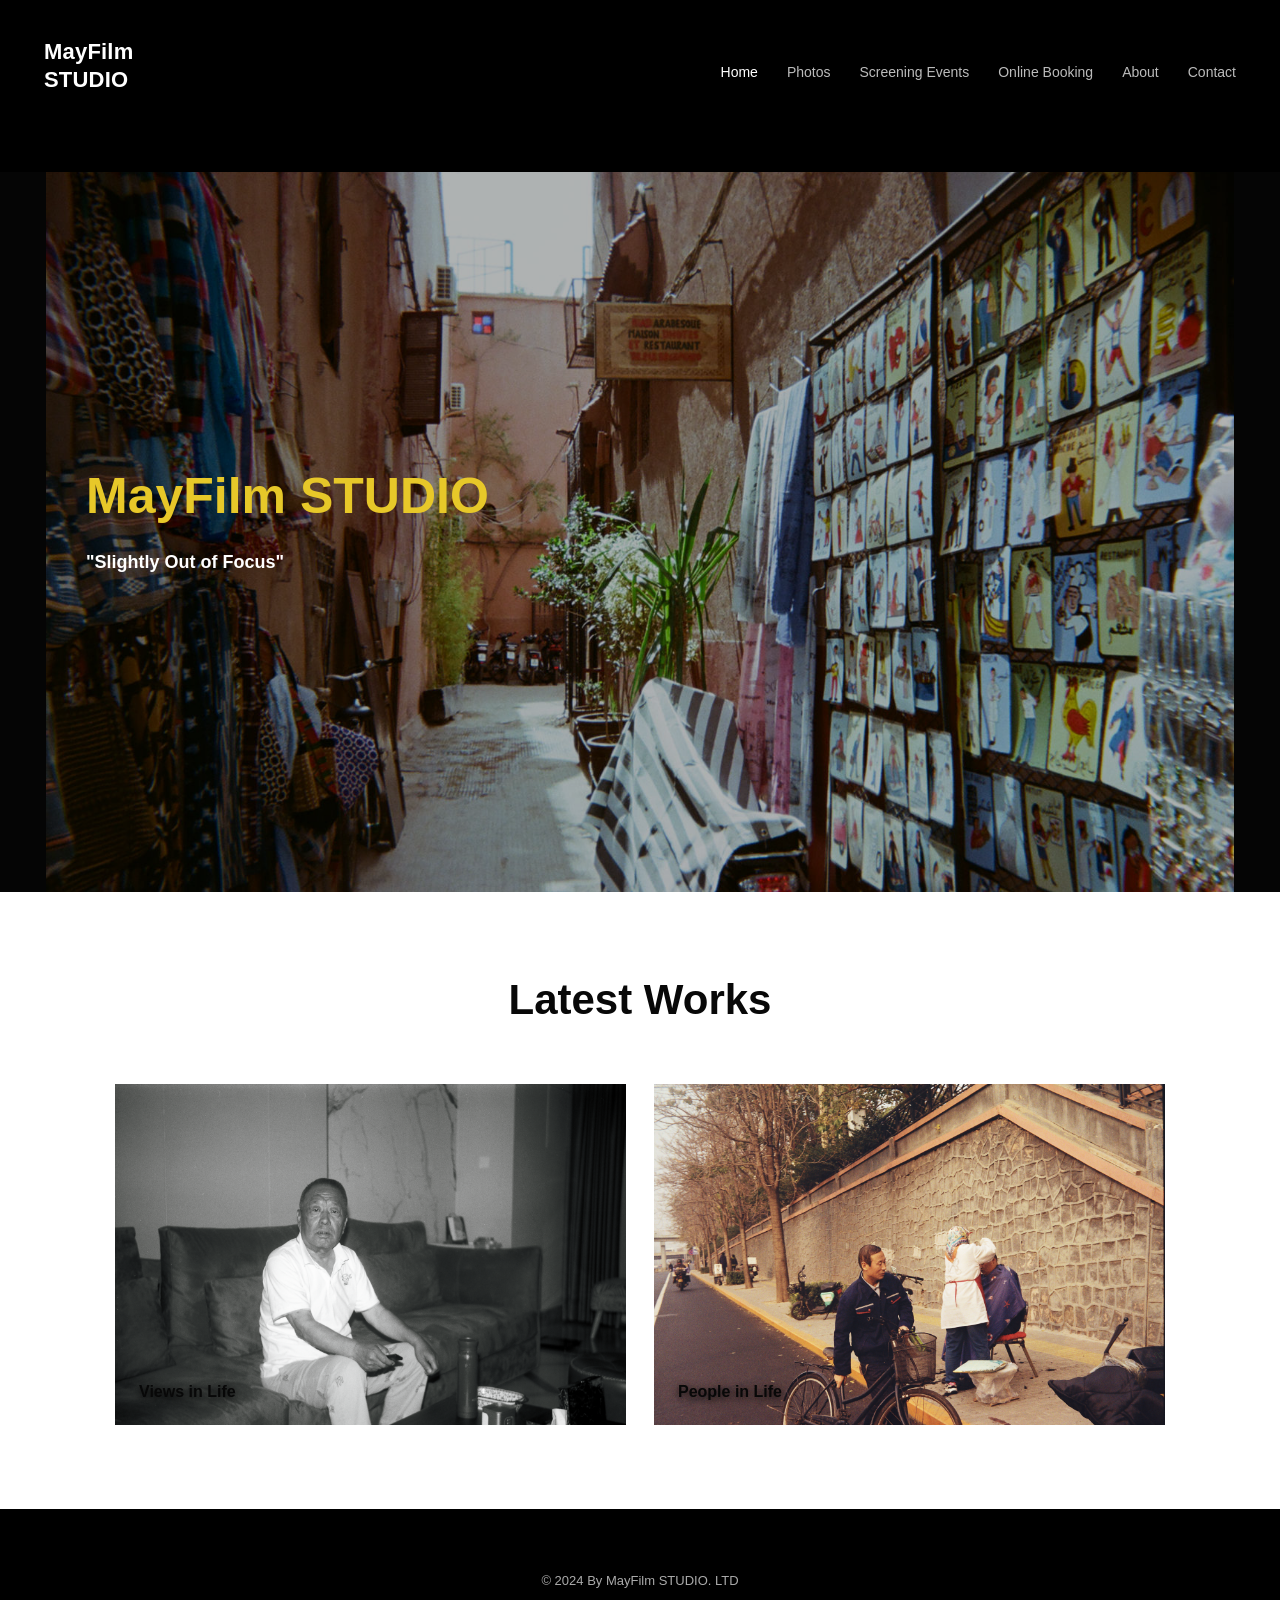
==== index.html @ 5a2d521a "Migrate MayFilm Studio website" ====
<!doctype html><html lang="en"><head><meta charset="utf-8"><meta name="viewport" content="width=device-width,initial-scale=1"><title>Home | MayFilm Studio</title><link rel="stylesheet" href="styles.css"></head><body><header id="site-header"></header><main><section class="hero" style="background-image:url('assets/5e1b54_5fe99fcad333413d9388eb22401085b6~mv2.jpg')"><div class="hero-copy"><h1>MayFilm STUDIO</h1><p>"Slightly Out of Focus"</p></div></section><section class="section light"><h2 class="section-title">Latest Works</h2><div class="latest"><a class="latest-card" href="views.html"><img src="assets/5e1b54_7f61733db6204c84842009d04ade1287~mv2.png" alt="Latest work"><span>Views in Life</span></a><a class="latest-card" href="people.html"><img src="assets/5e1b54_742769932e19442e9a87690ed7226da0~mv2.png" alt="Latest work"><span>People in Life</span></a></div></section></main><div id="site-footer"></div><script src="script.js"></script></body></html>
---- styles.css ----
:root{--black:#050505;--white:#fff;--grey:#cfcfcf;--ink:#111;--yellow:#e7c829;--max:1188px}
*{box-sizing:border-box}html{scroll-behavior:smooth}body{margin:0;font-family:Arial,Helvetica,sans-serif;background:var(--black);color:var(--white);line-height:1.55}a{color:inherit;text-decoration:none}img{display:block;max-width:100%}
.site-header{height:172px;background:#000}.nav-wrap{max-width:1240px;height:100%;margin:auto;padding:0 24px;display:flex;align-items:flex-start;justify-content:space-between}.brand{margin-top:38px;font-size:22px;font-weight:700;line-height:1.25;letter-spacing:.2px}.nav{display:flex;gap:29px;margin-top:62px;font-size:14px;color:#bbb}.nav a:hover,.nav a.active{color:#fff}.menu-toggle{display:none;background:transparent;border:0;color:#fff;font-size:28px;margin-top:35px}
.hero{position:relative;max-width:var(--max);height:720px;margin:0 auto;background-size:cover;background-position:center;display:flex;align-items:center}.hero:after{content:"";position:absolute;inset:0;background:rgba(0,0,0,.3)}.hero-copy{position:relative;z-index:1;padding:0 40px}.hero h1{margin:0 0 26px;color:var(--yellow);font-size:50px;line-height:1.08}.hero p{font-size:18px;font-weight:700}.section{padding:84px 24px}.section-inner{max-width:980px;margin:auto}.section-title{text-align:center;font-size:42px;line-height:1.15;margin:0 0 60px}.section-subtitle{text-align:center;font-size:18px;font-weight:600;margin:-20px 0 76px}.dark{background:#000;color:#fff}.light{background:#fff;color:#080808}.soft{background:#c9c9c9;color:#080808}.footer{background:#000;color:#aaa;padding:62px 20px 18px;text-align:center;font-size:13px}.footer a:hover{color:#fff}
.latest{display:grid;grid-template-columns:1fr 1fr;gap:28px;max-width:1050px;margin:auto}.latest img{width:100%;aspect-ratio:3/2;object-fit:cover}.latest-card{position:relative;overflow:hidden}.latest-card span{position:absolute;left:24px;bottom:20px;font-weight:700;text-shadow:0 2px 8px #000}
.collection-hero{height:450px}.collection-grid{display:grid;grid-template-columns:1fr 1fr;gap:30px;max-width:800px;margin:auto}.collection-card{position:relative;text-align:center}.collection-card img{width:100%;aspect-ratio:1/1;object-fit:cover;filter:saturate(.88)}.collection-card .overlay{position:absolute;inset:0;display:grid;place-items:center;background:rgba(0,0,0,.12);color:#fff;font-weight:600;letter-spacing:2px}.collection-card h3{font-size:18px;letter-spacing:3px;margin:12px 0 0}
.gallery-page{background:#fff;color:#090909}.gallery-intro{padding:105px 24px 54px;text-align:center}.gallery-intro h1{font-size:52px;margin:0 0 58px}.gallery-intro p{font-size:18px;font-weight:600}.album{max-width:980px;margin:auto;padding:28px 24px 78px}.album h2{font-size:36px;margin:0 0 52px}.masonry{columns:2;column-gap:46px}.masonry img{width:100%;margin:0 0 46px;break-inside:avoid;cursor:zoom-in}.masonry.people{columns:2}.lightbox{position:fixed;inset:0;background:rgba(0,0,0,.94);z-index:20;display:none;align-items:center;justify-content:center;padding:36px}.lightbox.open{display:flex}.lightbox img{max-width:94vw;max-height:92vh}.lightbox button{position:absolute;right:26px;top:18px;border:0;background:transparent;color:#fff;font-size:38px;cursor:pointer}
.events{background:#fff;color:#111;padding:80px 24px}.events-inner{max-width:1080px;margin:auto}.events h1{text-align:center;font-size:52px;margin:0 0 90px}.event{display:grid;grid-template-columns:300px 1fr;gap:70px;padding:0 0 95px;margin-bottom:85px;border-bottom:1px solid #bbb}.event-date{font-weight:700;font-size:20px}.event h2{font-size:34px;margin:0 0 8px}.event-meta{font-weight:700;margin:0 0 35px}.event-images{display:grid;grid-template-columns:1fr 1fr;gap:16px;margin:28px 0}.event-images img{width:100%;height:260px;object-fit:cover}.button{display:inline-block;border:1px solid currentColor;padding:10px 22px;margin-top:12px;font-weight:600}.button:hover{background:#111;color:#fff}
.booking{min-height:710px;background:#fff;color:#111;padding:90px 24px}.booking-card{max-width:980px;margin:auto;display:grid;grid-template-columns:1.15fr .85fr;background:#f2f2f2}.booking-card img{width:100%;height:100%;object-fit:cover}.booking-copy{padding:70px 50px}.booking-copy h1{font-size:40px;margin:0 0 20px}.booking-copy h2{font-size:24px}.booking-copy .duration{margin:32px 0}
.about{background:#fff;color:#111;padding:90px 24px}.about-inner{max-width:940px;margin:auto}.about h1{text-align:center;font-size:52px;margin:0 0 52px}.about-lead{font-size:17px;line-height:1.8;margin-bottom:80px}.team-title{text-align:center;font-size:36px;margin-bottom:45px}.team{display:grid;grid-template-columns:1fr 1fr;gap:55px}.team img{width:100%;aspect-ratio:16/9;object-fit:cover}.team h3{font-size:25px;margin:18px 0 12px}.team p{line-height:1.75}
.contact{min-height:760px;background:#fff;color:#111;padding:90px 24px}.contact-inner{max-width:980px;margin:auto}.contact h1{text-align:center;font-size:52px;margin:0 0 80px}.contact-grid{display:grid;grid-template-columns:1.1fr .9fr;gap:70px}.contact-photo img{width:100%;height:530px;object-fit:cover}.contact-details h2{font-size:30px;margin:0 0 30px}.contact-details h3{margin:30px 0 4px}.contact-details p{margin:3px 0}.contact-details a{text-decoration:underline}
@media(max-width:760px){.site-header{height:auto;min-height:110px}.nav-wrap{align-items:flex-start}.brand{margin-top:30px}.menu-toggle{display:block}.nav{display:none;position:absolute;z-index:10;top:95px;left:0;right:0;margin:0;padding:24px;background:#000;flex-direction:column;gap:18px}.nav.open{display:flex}.hero{height:70vh;min-height:480px}.hero h1{font-size:38px}.latest,.collection-grid,.event,.booking-card,.team,.contact-grid{grid-template-columns:1fr}.section-title,.events h1,.about h1,.contact h1,.gallery-intro h1{font-size:38px}.masonry,.masonry.people{columns:1}.event{gap:28px}.event-images{grid-template-columns:1fr}.booking-copy{padding:45px 28px}.contact-photo img{height:380px}}
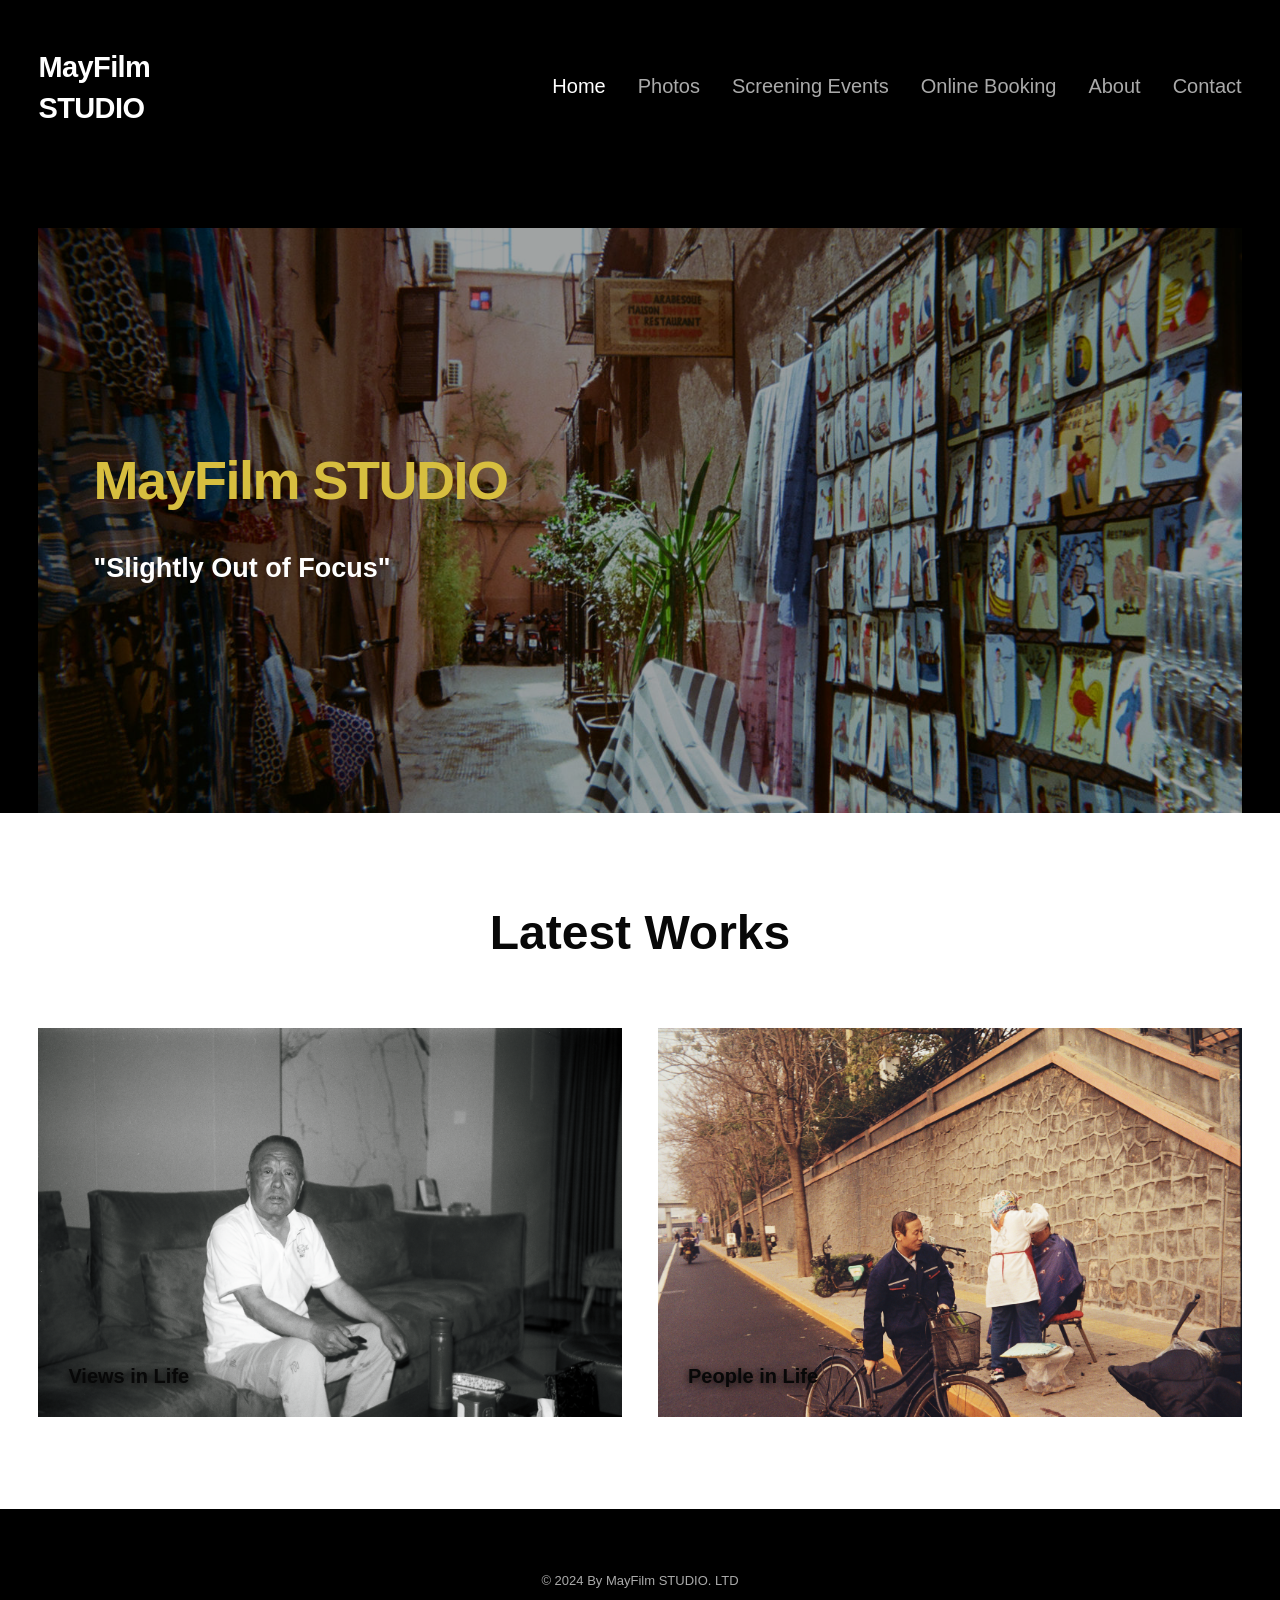
==== commit fe327ae8: "Refine layout and interactions" ====
--- a/index.html
+++ b/index.html
@@ -1 +1,26 @@
-<!doctype html><html lang="en"><head><meta charset="utf-8"><meta name="viewport" content="width=device-width,initial-scale=1"><title>Home | MayFilm Studio</title><link rel="stylesheet" href="styles.css"></head><body><header id="site-header"></header><main><section class="hero" style="background-image:url('assets/5e1b54_5fe99fcad333413d9388eb22401085b6~mv2.jpg')"><div class="hero-copy"><h1>MayFilm STUDIO</h1><p>"Slightly Out of Focus"</p></div></section><section class="section light"><h2 class="section-title">Latest Works</h2><div class="latest"><a class="latest-card" href="views.html"><img src="assets/5e1b54_7f61733db6204c84842009d04ade1287~mv2.png" alt="Latest work"><span>Views in Life</span></a><a class="latest-card" href="people.html"><img src="assets/5e1b54_742769932e19442e9a87690ed7226da0~mv2.png" alt="Latest work"><span>People in Life</span></a></div></section></main><div id="site-footer"></div><script src="script.js"></script></body></html>
+<!doctype html>
+<html lang="en">
+<head>
+  <meta charset="utf-8">
+  <meta name="viewport" content="width=device-width,initial-scale=1">
+  <title>Home | MayFilm Studio</title>
+  <link rel="stylesheet" href="styles.css">
+</head>
+<body>
+  <header id="site-header"></header>
+  <main>
+    <section class="hero parallax-bg" style="background-image:url('assets/5e1b54_5fe99fcad333413d9388eb22401085b6~mv2.jpg')">
+      <div class="hero-copy"><h1>MayFilm STUDIO</h1><p>"Slightly Out of Focus"</p></div>
+    </section>
+    <section class="section light">
+      <h2 class="section-title">Latest Works</h2>
+      <div class="latest">
+        <a class="latest-card" href="views.html"><img src="assets/5e1b54_7f61733db6204c84842009d04ade1287~mv2.png" alt="Latest work"><span>Views in Life</span></a>
+        <a class="latest-card" href="people.html"><img src="assets/5e1b54_742769932e19442e9a87690ed7226da0~mv2.png" alt="Latest work"><span>People in Life</span></a>
+      </div>
+    </section>
+  </main>
+  <div id="site-footer"></div>
+  <script src="script.js"></script>
+</body>
+</html>
--- a/styles.css
+++ b/styles.css
@@ -1,12 +1,162 @@
-:root{--black:#050505;--white:#fff;--grey:#cfcfcf;--ink:#111;--yellow:#e7c829;--max:1188px}
-*{box-sizing:border-box}html{scroll-behavior:smooth}body{margin:0;font-family:Arial,Helvetica,sans-serif;background:var(--black);color:var(--white);line-height:1.55}a{color:inherit;text-decoration:none}img{display:block;max-width:100%}
-.site-header{height:172px;background:#000}.nav-wrap{max-width:1240px;height:100%;margin:auto;padding:0 24px;display:flex;align-items:flex-start;justify-content:space-between}.brand{margin-top:38px;font-size:22px;font-weight:700;line-height:1.25;letter-spacing:.2px}.nav{display:flex;gap:29px;margin-top:62px;font-size:14px;color:#bbb}.nav a:hover,.nav a.active{color:#fff}.menu-toggle{display:none;background:transparent;border:0;color:#fff;font-size:28px;margin-top:35px}
-.hero{position:relative;max-width:var(--max);height:720px;margin:0 auto;background-size:cover;background-position:center;display:flex;align-items:center}.hero:after{content:"";position:absolute;inset:0;background:rgba(0,0,0,.3)}.hero-copy{position:relative;z-index:1;padding:0 40px}.hero h1{margin:0 0 26px;color:var(--yellow);font-size:50px;line-height:1.08}.hero p{font-size:18px;font-weight:700}.section{padding:84px 24px}.section-inner{max-width:980px;margin:auto}.section-title{text-align:center;font-size:42px;line-height:1.15;margin:0 0 60px}.section-subtitle{text-align:center;font-size:18px;font-weight:600;margin:-20px 0 76px}.dark{background:#000;color:#fff}.light{background:#fff;color:#080808}.soft{background:#c9c9c9;color:#080808}.footer{background:#000;color:#aaa;padding:62px 20px 18px;text-align:center;font-size:13px}.footer a:hover{color:#fff}
-.latest{display:grid;grid-template-columns:1fr 1fr;gap:28px;max-width:1050px;margin:auto}.latest img{width:100%;aspect-ratio:3/2;object-fit:cover}.latest-card{position:relative;overflow:hidden}.latest-card span{position:absolute;left:24px;bottom:20px;font-weight:700;text-shadow:0 2px 8px #000}
-.collection-hero{height:450px}.collection-grid{display:grid;grid-template-columns:1fr 1fr;gap:30px;max-width:800px;margin:auto}.collection-card{position:relative;text-align:center}.collection-card img{width:100%;aspect-ratio:1/1;object-fit:cover;filter:saturate(.88)}.collection-card .overlay{position:absolute;inset:0;display:grid;place-items:center;background:rgba(0,0,0,.12);color:#fff;font-weight:600;letter-spacing:2px}.collection-card h3{font-size:18px;letter-spacing:3px;margin:12px 0 0}
-.gallery-page{background:#fff;color:#090909}.gallery-intro{padding:105px 24px 54px;text-align:center}.gallery-intro h1{font-size:52px;margin:0 0 58px}.gallery-intro p{font-size:18px;font-weight:600}.album{max-width:980px;margin:auto;padding:28px 24px 78px}.album h2{font-size:36px;margin:0 0 52px}.masonry{columns:2;column-gap:46px}.masonry img{width:100%;margin:0 0 46px;break-inside:avoid;cursor:zoom-in}.masonry.people{columns:2}.lightbox{position:fixed;inset:0;background:rgba(0,0,0,.94);z-index:20;display:none;align-items:center;justify-content:center;padding:36px}.lightbox.open{display:flex}.lightbox img{max-width:94vw;max-height:92vh}.lightbox button{position:absolute;right:26px;top:18px;border:0;background:transparent;color:#fff;font-size:38px;cursor:pointer}
-.events{background:#fff;color:#111;padding:80px 24px}.events-inner{max-width:1080px;margin:auto}.events h1{text-align:center;font-size:52px;margin:0 0 90px}.event{display:grid;grid-template-columns:300px 1fr;gap:70px;padding:0 0 95px;margin-bottom:85px;border-bottom:1px solid #bbb}.event-date{font-weight:700;font-size:20px}.event h2{font-size:34px;margin:0 0 8px}.event-meta{font-weight:700;margin:0 0 35px}.event-images{display:grid;grid-template-columns:1fr 1fr;gap:16px;margin:28px 0}.event-images img{width:100%;height:260px;object-fit:cover}.button{display:inline-block;border:1px solid currentColor;padding:10px 22px;margin-top:12px;font-weight:600}.button:hover{background:#111;color:#fff}
-.booking{min-height:710px;background:#fff;color:#111;padding:90px 24px}.booking-card{max-width:980px;margin:auto;display:grid;grid-template-columns:1.15fr .85fr;background:#f2f2f2}.booking-card img{width:100%;height:100%;object-fit:cover}.booking-copy{padding:70px 50px}.booking-copy h1{font-size:40px;margin:0 0 20px}.booking-copy h2{font-size:24px}.booking-copy .duration{margin:32px 0}
-.about{background:#fff;color:#111;padding:90px 24px}.about-inner{max-width:940px;margin:auto}.about h1{text-align:center;font-size:52px;margin:0 0 52px}.about-lead{font-size:17px;line-height:1.8;margin-bottom:80px}.team-title{text-align:center;font-size:36px;margin-bottom:45px}.team{display:grid;grid-template-columns:1fr 1fr;gap:55px}.team img{width:100%;aspect-ratio:16/9;object-fit:cover}.team h3{font-size:25px;margin:18px 0 12px}.team p{line-height:1.75}
-.contact{min-height:760px;background:#fff;color:#111;padding:90px 24px}.contact-inner{max-width:980px;margin:auto}.contact h1{text-align:center;font-size:52px;margin:0 0 80px}.contact-grid{display:grid;grid-template-columns:1.1fr .9fr;gap:70px}.contact-photo img{width:100%;height:530px;object-fit:cover}.contact-details h2{font-size:30px;margin:0 0 30px}.contact-details h3{margin:30px 0 4px}.contact-details p{margin:3px 0}.contact-details a{text-decoration:underline}
-@media(max-width:760px){.site-header{height:auto;min-height:110px}.nav-wrap{align-items:flex-start}.brand{margin-top:30px}.menu-toggle{display:block}.nav{display:none;position:absolute;z-index:10;top:95px;left:0;right:0;margin:0;padding:24px;background:#000;flex-direction:column;gap:18px}.nav.open{display:flex}.hero{height:70vh;min-height:480px}.hero h1{font-size:38px}.latest,.collection-grid,.event,.booking-card,.team,.contact-grid{grid-template-columns:1fr}.section-title,.events h1,.about h1,.contact h1,.gallery-intro h1{font-size:38px}.masonry,.masonry.people{columns:1}.event{gap:28px}.event-images{grid-template-columns:1fr}.booking-copy{padding:45px 28px}.contact-photo img{height:380px}}
+:root{
+  --black:#000;
+  --white:#fff;
+  --grey:#b7b7b7;
+  --ink:#111;
+  --yellow:#d7be3f;
+  --page-gutter:clamp(32px,3vw,64px);
+  --wide:1920px;
+  --content:1180px;
+}
+*{box-sizing:border-box}
+html{scroll-behavior:smooth}
+body{margin:0;font-family:Arial,Helvetica,sans-serif;background:var(--black);color:var(--white);line-height:1.55}
+a{color:inherit;text-decoration:none}
+img{display:block;max-width:100%}
+
+/* Header and navigation */
+.site-header{height:172px;background:#000;position:relative;z-index:30}
+.nav-wrap{width:min(calc(100% - (var(--page-gutter) * 2)),var(--wide));height:100%;margin:auto;display:flex;align-items:flex-start;justify-content:space-between}
+.brand{margin-top:47px;font-size:29px;font-weight:700;line-height:1.42;letter-spacing:-.6px;color:#fff}
+.nav{display:flex;align-items:flex-start;gap:32px;margin-top:71px;font-size:20px;font-weight:300;color:#aaa}
+.nav>a,.nav-item>a{display:block;white-space:nowrap;transition:color .2s ease}
+.nav a:hover,.nav a.active,.nav-item.active>a{color:#fff}
+.nav-item{position:relative;padding-bottom:28px}
+.submenu{position:absolute;display:flex;visibility:hidden;opacity:0;pointer-events:none;flex-direction:column;top:45px;left:50%;width:295px;padding:4px 0;background:#000;transform:translateX(-44%) translateY(-5px);transition:opacity .18s ease,transform .18s ease,visibility .18s;box-shadow:0 8px 18px rgba(0,0,0,.18)}
+.submenu a{padding:19px 27px;color:#d7d7d7;font-size:19px;letter-spacing:.2px;white-space:nowrap}
+.submenu a:hover,.submenu a.active{color:#fff;background:#080808}
+.nav-item:hover .submenu,.nav-item:focus-within .submenu{visibility:visible;opacity:1;pointer-events:auto;transform:translateX(-44%) translateY(0)}
+.menu-toggle{display:none;background:transparent;border:0;color:#fff;font-size:28px;margin-top:35px}
+
+/* Wix-style moving image panels */
+.parallax-bg{position:relative;background-repeat:no-repeat;background-size:cover;background-position:center calc(50% + var(--parallax-y,0px));will-change:background-position}
+.parallax-bg:after{content:"";position:absolute;inset:0;background:rgba(0,0,0,var(--overlay,.34));pointer-events:none}
+
+/* Home and collections */
+.hero{width:min(calc(100% - (var(--page-gutter) * 2)),var(--wide));height:clamp(540px,65vh,760px);margin:56px auto 0;display:flex;align-items:center;overflow:hidden;--overlay:.36}
+.hero-copy{position:relative;z-index:1;padding:0 clamp(55px,4.2vw,88px)}
+.hero h1{margin:0 0 38px;color:var(--yellow);font-size:clamp(54px,4vw,76px);line-height:1.08;letter-spacing:-1.5px}
+.hero p{font-size:27px;font-weight:700;margin:0}
+.section{padding:92px var(--page-gutter)}
+.section-inner{max-width:var(--content);margin:auto}
+.section-title{text-align:center;font-size:48px;line-height:1.15;margin:0 0 68px}
+.section-subtitle{text-align:center;font-size:18px;font-weight:600;margin:-20px 0 76px}
+.dark{background:#000;color:#fff}
+.light{background:#fff;color:#080808}
+.soft{background:#c9c9c9;color:#080808}
+.footer{background:#000;color:#aaa;padding:62px 20px 18px;text-align:center;font-size:13px}
+.footer a:hover{color:#fff}
+.latest{display:grid;grid-template-columns:1fr 1fr;gap:36px;width:min(100%,1450px);margin:auto}
+.latest img{width:100%;aspect-ratio:3/2;object-fit:cover}
+.latest-card{position:relative;overflow:hidden}
+.latest-card span{position:absolute;left:30px;bottom:25px;font-size:20px;font-weight:700;text-shadow:0 2px 8px #000}
+.collection-hero{height:clamp(500px,58vh,680px)}
+.collection-grid{display:grid;grid-template-columns:1fr 1fr;gap:40px;max-width:1080px;margin:auto}
+.collection-card{position:relative;text-align:center}
+.collection-card img{width:100%;aspect-ratio:1/1;object-fit:cover;filter:saturate(.88)}
+.collection-card .overlay{position:absolute;inset:0;display:grid;place-items:center;background:rgba(0,0,0,.12);color:#fff;font-weight:600;letter-spacing:2px}
+.collection-card h3{font-size:18px;letter-spacing:3px;margin:12px 0 0}
+
+/* Galleries */
+.gallery-page{background:#fff;color:#090909}
+.gallery-intro{padding:115px 24px 64px;text-align:center}
+.gallery-intro h1{font-size:56px;margin:0 0 58px}
+.gallery-intro p{font-size:18px;font-weight:600}
+.album{max-width:1240px;margin:auto;padding:32px 24px 88px}
+.album h2{font-size:38px;margin:0 0 52px}
+.masonry{columns:2;column-gap:48px}
+.masonry img{width:100%;margin:0 0 48px;break-inside:avoid;cursor:zoom-in}
+.masonry.people{columns:2}
+.lightbox{position:fixed;inset:0;background:rgba(0,0,0,.94);z-index:40;display:none;align-items:center;justify-content:center;padding:36px}
+.lightbox.open{display:flex}
+.lightbox img{max-width:94vw;max-height:92vh}
+.lightbox button{position:absolute;right:26px;top:18px;border:0;background:transparent;color:#fff;font-size:38px;cursor:pointer}
+
+/* Events and booking */
+.events{background:#fff;color:#111;padding:90px var(--page-gutter)}
+.events-inner{max-width:1320px;margin:auto}
+.events h1{text-align:center;font-size:56px;margin:0 0 100px}
+.event{display:grid;grid-template-columns:320px 1fr;gap:85px;padding:0 0 105px;margin-bottom:95px;border-bottom:1px solid #bbb}
+.event-date{font-weight:700;font-size:20px}
+.event h2{font-size:36px;margin:0 0 8px}
+.event-meta{font-weight:700;margin:0 0 35px}
+.event-images{display:grid;grid-template-columns:1fr 1fr;gap:18px;margin:30px 0}
+.event-images img{width:100%;height:310px;object-fit:cover}
+.button{display:inline-block;border:1px solid currentColor;padding:10px 22px;margin-top:12px;font-weight:600}
+.button:hover{background:#111;color:#fff}
+.booking{min-height:760px;background:#fff;color:#111;padding:100px var(--page-gutter)}
+.booking-card{max-width:1240px;margin:auto;display:grid;grid-template-columns:1.15fr .85fr;background:#f2f2f2}
+.booking-card img{width:100%;height:100%;min-height:590px;object-fit:cover}
+.booking-copy{padding:84px 60px}
+.booking-copy h1{font-size:44px;margin:0 0 20px}
+.booking-copy h2{font-size:25px}
+.booking-copy .duration{margin:32px 0}
+
+/* About */
+.about-page{background:#000;color:#fff;padding-bottom:100px}
+.about-intro{padding:130px var(--page-gutter) 0}
+.about-intro h1{text-align:center;color:var(--yellow);font-size:clamp(66px,5vw,94px);line-height:1;margin:0 0 112px;letter-spacing:-2px}
+.about-hero{width:min(66%,1275px);height:clamp(500px,58vw,760px);margin:auto;--overlay:.18;background-size:auto 120%;background-position:center calc(45% + var(--parallax-y,0px))}
+.about-content{width:min(calc(100% - (var(--page-gutter) * 2)),1060px);margin:auto;padding:110px 0 0}
+.about-lead{font-size:18px;line-height:1.95;margin:0 auto 105px;max-width:930px;color:#e6e6e6}
+.team-title{text-align:center;color:var(--yellow);font-size:42px;margin:0 0 58px}
+.team{display:grid;grid-template-columns:1fr 1fr;gap:70px}
+.team img{width:100%;aspect-ratio:16/9;object-fit:cover;filter:brightness(.82)}
+.team h3{font-size:26px;margin:22px 0 12px}
+.team p{line-height:1.8;color:#d5d5d5}
+
+/* Contact */
+.contact-page{background:#000;color:#fff;padding-bottom:115px}
+.contact-hero{width:min(calc(100% - (var(--page-gutter) * 2)),1835px);height:clamp(390px,39vw,570px);margin:0 auto;--overlay:.36;background-position:center calc(52% + var(--parallax-y,0px));display:flex;align-items:flex-start}
+.contact-hero h1{position:relative;z-index:1;color:var(--yellow);font-size:clamp(64px,5.2vw,98px);line-height:1;margin:58px 0 0 55px;letter-spacing:-2px}
+.contact-content{width:min(calc(100% - (var(--page-gutter) * 2)),1270px);margin:auto;padding:145px 0 90px}
+.contact-row{display:grid;grid-template-columns:1fr 1.35fr;gap:90px;align-items:start}
+.contact-role{font-size:28px;font-weight:700;margin:76px 0 0}
+.contact-details{font-size:22px;line-height:1.55}
+.contact-details h2{font-size:30px;color:var(--yellow);margin:0 0 25px}
+.contact-details h3{font-size:22px;margin:0 0 4px}
+.contact-details p{margin:4px 0}
+.contact-details a:hover{color:var(--yellow)}
+
+@media(max-width:900px){
+  :root{--page-gutter:24px}
+  .site-header{height:auto;min-height:112px}
+  .nav-wrap{align-items:flex-start}
+  .brand{margin-top:28px;font-size:23px;line-height:1.3}
+  .menu-toggle{display:block;margin-top:31px;cursor:pointer}
+  .nav{display:none;position:absolute;z-index:35;top:100px;left:0;right:0;margin:0;padding:25px;background:#000;flex-direction:column;gap:17px;font-size:17px}
+  .nav.open{display:flex}
+  .nav-item{padding:0;width:100%}
+  .submenu{position:static;visibility:visible;opacity:1;pointer-events:auto;transform:none;width:auto;padding:6px 0 0 18px;box-shadow:none}
+  .submenu a{padding:8px 0;font-size:15px}
+  .hero{margin-top:24px;height:68vh;min-height:480px}
+  .hero h1{font-size:42px}
+  .hero p{font-size:19px}
+  .latest,.collection-grid,.event,.booking-card,.team,.contact-row{grid-template-columns:1fr}
+  .section-title,.events h1,.gallery-intro h1{font-size:40px}
+  .masonry,.masonry.people{columns:1}
+  .event{gap:28px}
+  .event-images{grid-template-columns:1fr}
+  .booking-copy{padding:45px 28px}
+  .about-intro{padding-top:75px}
+  .about-intro h1{font-size:54px;margin-bottom:70px}
+  .about-hero{width:100%;height:68vh;min-height:470px}
+  .about-content{padding-top:75px}
+  .contact-hero{height:430px}
+  .contact-hero h1{font-size:52px;margin:42px 0 0 28px}
+  .contact-content{padding-top:75px}
+  .contact-row{gap:30px}
+  .contact-role{margin:0}
+}
+
+@media(max-width:600px){
+  :root{--page-gutter:16px}
+  .hero-copy{padding:0 28px}
+  .hero h1{font-size:36px}
+  .about-intro{padding-left:16px;padding-right:16px}
+  .about-hero{min-height:420px}
+  .contact-hero{height:360px}
+  .contact-hero h1{font-size:43px}
+}
+
+@media(prefers-reduced-motion:reduce){html{scroll-behavior:auto}.parallax-bg{background-position:center!important}}
